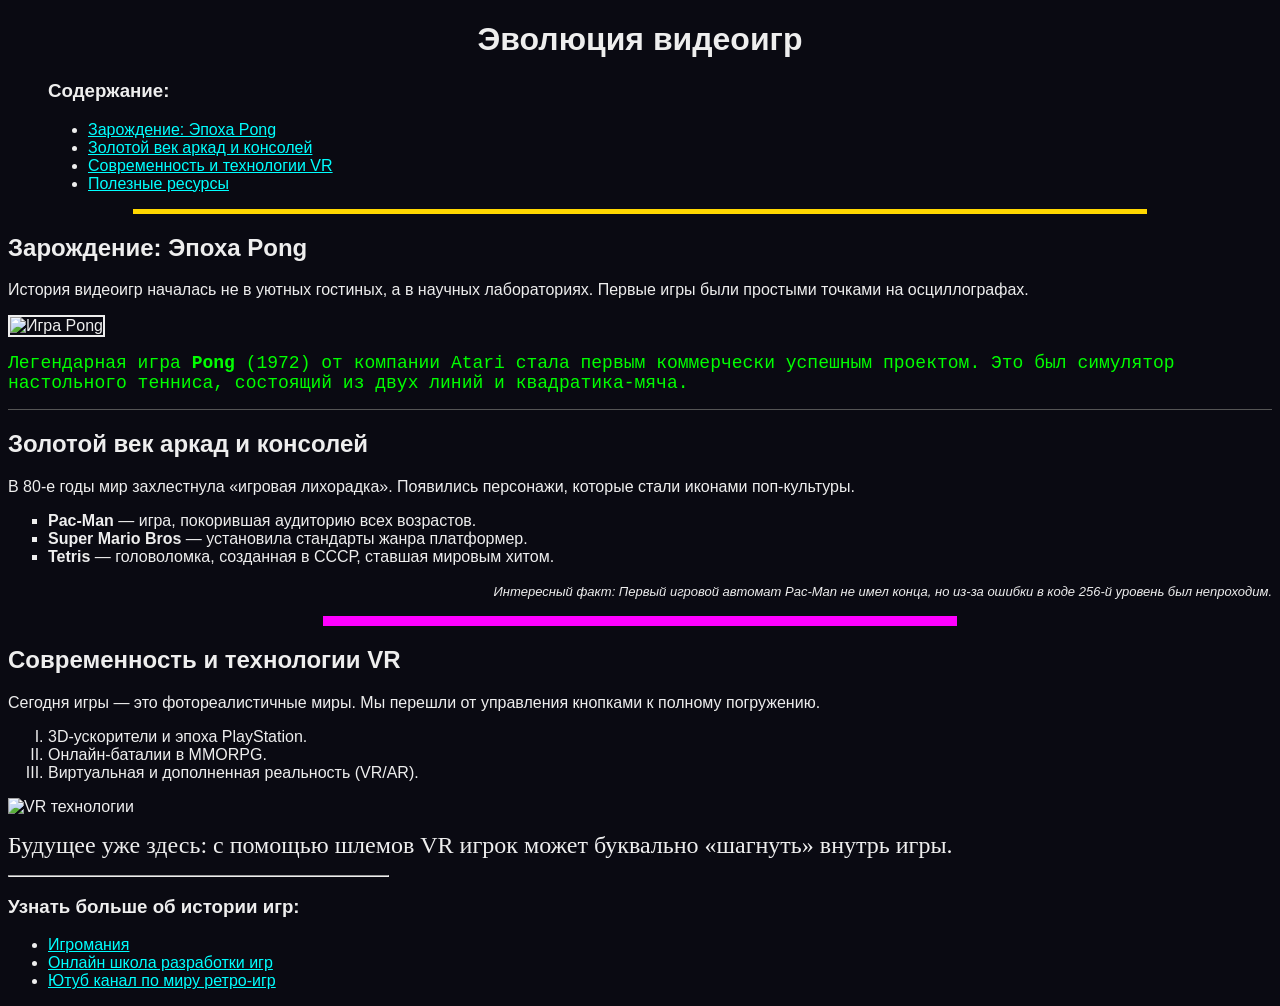
==== index.html @ 2ad844d2 "Первая загрузка проекта" ====
<!DOCTYPE html>
<html lang="ru">
<head>
    <meta charset="UTF-8">
    <title>История видеоигр: от первых пикселей до виртуальной реальности</title>
    <meta name="description" content="Путешествие по эпохам видеоигр: от Pong до современных систем VR.">
    <meta name="keywords" content="видеоигры, история игр, Pong, VR, консоли, гейминг">
</head>

<body bgcolor="#0a0a12" text="#eeeeee" link="#00ffff" vlink="#ff00ff" background="https://img.freepik.com/free-vector/saturn-galaxy-gold-starry-sky-border-black-background_53876-98041.jpg">

    <font face="Arial, sans-serif">

        <h1 align="center">Эволюция видеоигр</h1>

        <blockquote>
            <h3>Содержание:</h3>
            <ul>
                <li><a href="#begin">Зарождение: Эпоха Pong</a></li>
                <li><a href="#golden">Золотой век аркад и консолей</a></li>
                <li><a href="#modern">Современность и технологии VR</a></li>
                <li><a href="#links">Полезные ресурсы</a></li>
            </ul>
        </blockquote>

        <hr size="5" color="gold" width="80%"> <h2 id="begin">Зарождение: Эпоха Pong</h2>
        <p>
            История видеоигр началась не в уютных гостиных, а в научных лабораториях. 
            Первые игры были простыми точками на осциллографах.
        </p>
        
        <img src="https://media.tenor.com/jJr0cRvWu0UAAAAM/pong-videogame.gif" width="300" alt="Игра Pong" border="2">
        
        <p>
            <font size="+1" face="Courier New" color="#00ff00">
                Легендарная игра <b>Pong</b> (1972) от компании Atari стала первым коммерчески успешным проектом. 
                Это был симулятор настольного тенниса, состоящий из двух линий и квадратика-мяча.
            </font>
        </p>

        <hr size="1" color="#555555"> <h2 id="golden">Золотой век аркад и консолей</h2>
        <p>В 80-е годы мир захлестнула «игровая лихорадка». Появились персонажи, которые стали иконами поп-культуры.</p>
        
        <ul type="square">
            <li><b>Pac-Man</b> — игра, покорившая аудиторию всех возрастов.</li>
            <li><b>Super Mario Bros</b> — установила стандарты жанра платформер.</li>
            <li><b>Tetris</b> — головоломка, созданная в СССР, ставшая мировым хитом.</li>
        </ul>

        <p align="right">
            <font size="-1"><i>Интересный факт: Первый игровой автомат Pac-Man не имел конца, но из-за ошибки в коде 256-й уровень был непроходим.</i></font>
        </p>

        <hr noshade size="10" width="50%" color="#ff00ff"> <h2 id="modern">Современность и технологии VR</h2>
        <p>Сегодня игры — это фотореалистичные миры. Мы перешли от управления кнопками к полному погружению.</p>
        
        <ol type="I">
            <li>3D-ускорители и эпоха PlayStation.</li>
            <li>Онлайн-баталии в MMORPG.</li>
            <li>Виртуальная и дополненная реальность (VR/AR).</li>
        </ol>

        <img src="https://img.freepik.com/free-photo/computer-mobile-device-computer-graphic-casual-digital_1134-680.jpg" width="400" alt="VR технологии">

        <p>
            <font size="5" face="Verdana">
                Будущее уже здесь: с помощью шлемов VR игрок может буквально «шагнуть» внутрь игры.
            </font>
        </p>

        <hr align="left" width="30%">

        <h3 id="links">Узнать больше об истории игр:</h3>
        <ul>
            <li><a href="https://www.igromania.ru/" target="_blank">Игромания</a></li>
            <li><a href="https://www.school-xyz.com/" target="_blank">Онлайн школа разработки игр</a></li>
            <li><a href="https://www.youtube.com/@helicopterboss" target="_blank">Ютуб канал по миру ретро-игр</a></li>
        </ul>

    </font>
</body>
</html>
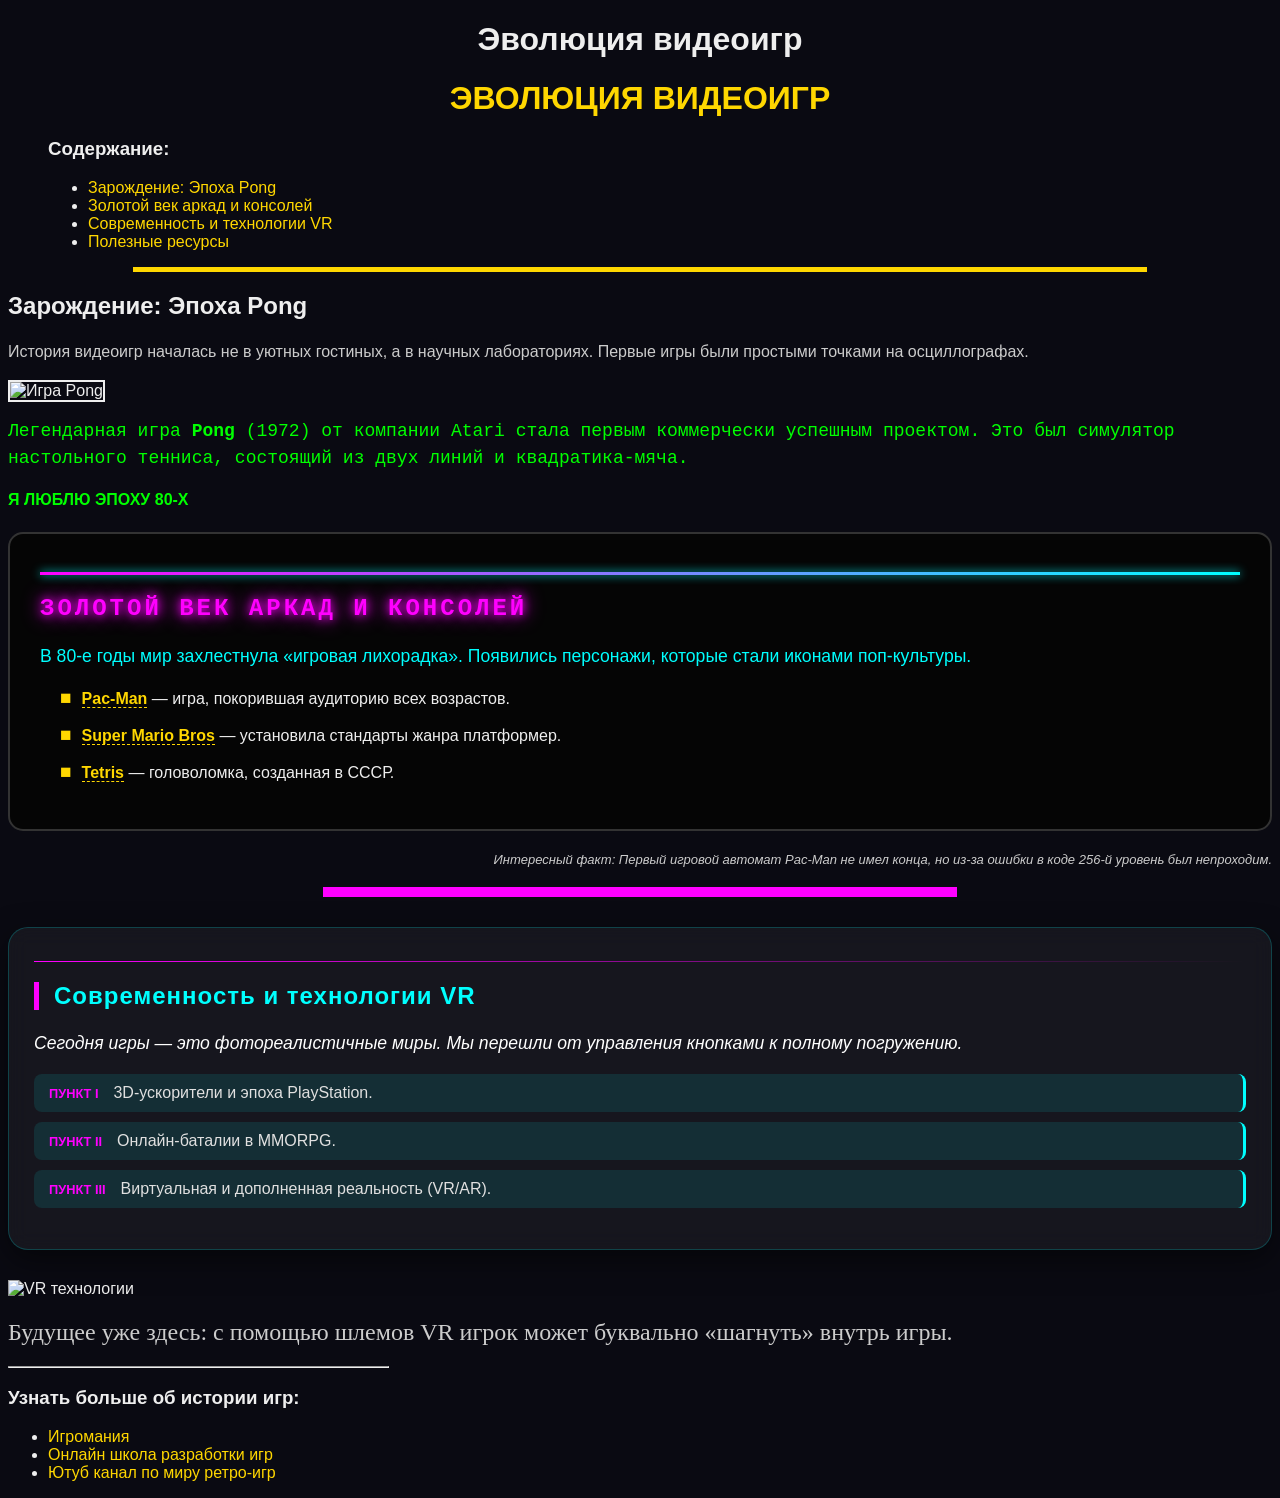
==== commit 53b5e98b: "лаб2 по CSS" ====
--- a/index.html
+++ b/index.html
@@ -3,16 +3,31 @@
 <head>
     <meta charset="UTF-8">
     <title>История видеоигр: от первых пикселей до виртуальной реальности</title>
+    <link rel="stylesheet" href="style.css" title="Main Style">
+    <!-- <link rel="stylesheet" href="alt-style.css" id="main-theme"> -->
     <meta name="description" content="Путешествие по эпохам видеоигр: от Pong до современных систем VR.">
     <meta name="keywords" content="видеоигры, история игр, Pong, VR, консоли, гейминг">
+
+    <style>
+        body {
+            background-color: #0a0a12;
+            font-family: 'Verdana', sans-serif;
+        }
+        .intro-text {
+            color: #00ffff;
+            font-style: italic;
+        }
+    </style>
+    
 </head>
 
 <body bgcolor="#0a0a12" text="#eeeeee" link="#00ffff" vlink="#ff00ff" background="https://img.freepik.com/free-vector/saturn-galaxy-gold-starry-sky-border-black-background_53876-98041.jpg">
-
     <font face="Arial, sans-serif">
-
         <h1 align="center">Эволюция видеоигр</h1>
-
+        <!-- встраивание -->
+        <h1 style="color: gold; text-align: center; text-transform: uppercase;">
+    Эволюция видеоигр
+</h1>
         <blockquote>
             <h3>Содержание:</h3>
             <ul>
@@ -25,58 +40,63 @@
 
         <hr size="5" color="gold" width="80%"> <h2 id="begin">Зарождение: Эпоха Pong</h2>
         <p>
-            История видеоигр началась не в уютных гостиных, а в научных лабораториях. 
+            История видеоигр началась не в уютных гостиных, а в научных лабораториях.
             Первые игры были простыми точками на осциллографах.
         </p>
-        
         <img src="https://media.tenor.com/jJr0cRvWu0UAAAAM/pong-videogame.gif" width="300" alt="Игра Pong" border="2">
-        
         <p>
             <font size="+1" face="Courier New" color="#00ff00">
-                Легендарная игра <b>Pong</b> (1972) от компании Atari стала первым коммерчески успешным проектом. 
+                Легендарная игра <b>Pong</b> (1972) от компании Atari стала первым коммерчески успешным проектом.
                 Это был симулятор настольного тенниса, состоящий из двух линий и квадратика-мяча.
             </font>
         </p>
 
-        <hr size="1" color="#555555"> <h2 id="golden">Золотой век аркад и консолей</h2>
-        <p>В 80-е годы мир захлестнула «игровая лихорадка». Появились персонажи, которые стали иконами поп-культуры.</p>
-        
-        <ul type="square">
-            <li><b>Pac-Man</b> — игра, покорившая аудиторию всех возрастов.</li>
-            <li><b>Super Mario Bros</b> — установила стандарты жанра платформер.</li>
-            <li><b>Tetris</b> — головоломка, созданная в СССР, ставшая мировым хитом.</li>
-        </ul>
+        <p class="retro-text">Я люблю эпоху 80-х</p>
+     
+
+        <div class="arcade-section">
+    <hr class="neon-line"> 
+    <h2 id="golden">Золотой век аркад и консолей</h2>
+    <p>В 80-е годы мир захлестнула «игровая лихорадка». Появились персонажи, которые стали иконами поп-культуры.</p>
+    
+    <ul class="pixel-list">
+        <li><span class="char-name">Pac-Man</span> — игра, покорившая аудиторию всех возрастов.</li>
+        <li><span class="char-name">Super Mario Bros</span> — установила стандарты жанра платформер.</li>
+        <li><span class="char-name">Tetris</span> — головоломка, созданная в СССР.</li>
+    </ul>
+</div>
+
 
         <p align="right">
             <font size="-1"><i>Интересный факт: Первый игровой автомат Pac-Man не имел конца, но из-за ошибки в коде 256-й уровень был непроходим.</i></font>
         </p>
+        <hr noshade size="10" width="50%" color="#ff00ff"> 
 
-        <hr noshade size="10" width="50%" color="#ff00ff"> <h2 id="modern">Современность и технологии VR</h2>
-        <p>Сегодня игры — это фотореалистичные миры. Мы перешли от управления кнопками к полному погружению.</p>
-        
-        <ol type="I">
-            <li>3D-ускорители и эпоха PlayStation.</li>
-            <li>Онлайн-баталии в MMORPG.</li>
-            <li>Виртуальная и дополненная реальность (VR/AR).</li>
-        </ol>
+        <div class="modern-section">
+    <hr class="vr-divider">
+    <h2 id="modern">Современность и технологии VR</h2>
+    <p class="modern-intro">Сегодня игры — это фотореалистичные миры. Мы перешли от управления кнопками к полному погружению.</p>
+    
+    <ol class="modern-list">
+        <li>3D-ускорители и эпоха PlayStation.</li>
+        <li>Онлайн-баталии в MMORPG.</li>
+        <li>Виртуальная и дополненная реальность (VR/AR).</li>
+    </ol>
+</div>
 
         <img src="https://img.freepik.com/free-photo/computer-mobile-device-computer-graphic-casual-digital_1134-680.jpg" width="400" alt="VR технологии">
-
         <p>
             <font size="5" face="Verdana">
                 Будущее уже здесь: с помощью шлемов VR игрок может буквально «шагнуть» внутрь игры.
             </font>
         </p>
-
         <hr align="left" width="30%">
-
         <h3 id="links">Узнать больше об истории игр:</h3>
         <ul>
             <li><a href="https://www.igromania.ru/" target="_blank">Игромания</a></li>
             <li><a href="https://www.school-xyz.com/" target="_blank">Онлайн школа разработки игр</a></li>
             <li><a href="https://www.youtube.com/@helicopterboss" target="_blank">Ютуб канал по миру ретро-игр</a></li>
         </ul>
-
     </font>
 </body>
 </html>
--- a/style.css
+++ b/style.css
@@ -0,0 +1,165 @@
+/* ПУНКТ 3: Изменение фона и цвета всей секции */
+.arcade-section {
+    background-color: #050505;
+    padding: 30px;
+    border: 2px solid #333;
+    border-radius: 15px;
+    margin-top: 20px;
+}
+
+/* ПУНКТ 4: Свойства шрифта и свечение для заголовка */
+.arcade-section h2 {
+    font-family: 'Courier New', Courier, monospace; /* Ретро-шрифт */
+    color: #ff00ff; /* Неоновый розовый */
+    text-shadow: 0 0 10px #ff00ff, 0 0 20px #ff00ff; /* Эффект свечения */
+    text-transform: uppercase;
+    letter-spacing: 3px;
+}
+
+/* ПУНКТ 2: Оформление текста абзаца */
+.arcade-section p {
+    color: #00ffff; /* Циановый цвет */
+    font-size: 1.1em;
+    line-height: 1.6;
+}
+
+/* ПУНКТ 5: Оформление списка */
+.pixel-list {
+    list-style: none; /* Убираем стандартные маркеры */
+    padding-left: 20px;
+}
+
+.pixel-list li {
+    margin-bottom: 15px;
+    color: #eeeeee;
+    position: relative;
+}
+
+/* Добавляем кастомный маркер в виде пикселя через псевдоэлемент */
+.pixel-list li::before {
+    content: "■"; 
+    color: gold;
+    margin-right: 10px;
+    font-size: 1.2em;
+}
+
+/* Выделение имен персонажей */
+.char-name {
+    font-weight: bold;
+    color: gold;
+    border-bottom: 1px dashed gold;
+}
+
+/* ПУНКТ 2 и 3: Креативная разделительная линия */
+.neon-line {
+    border: none;
+    height: 3px;
+    background: linear-gradient(90deg, #ff00ff, #00ffff);
+    box-shadow: 0 0 10px #00ffff;
+}
+
+/* Применится ко всем абзацам <p> на сайте  СЕЛЕКТОР ПО ЭЛЕМЕНТУ*/
+p {
+    font-family: 'Arial', sans-serif;
+    line-height: 1.5;
+    color: #cccccc;
+}
+
+/* Применится только к элементам с class="retro-text" СЕЛЕКТОР ПО КЛАССУ*/
+.retro-text {
+    color: #00ff00; 
+    text-transform: uppercase;
+    font-weight: bold;
+}
+
+/* Применится только к элементу с id="main-title" СЕЛЕКТОР ПО ИДЕНТИФИКАТОРУ*/
+#main-title {
+    font-size: 3em;
+    text-align: center;
+    color: gold;
+    border-bottom: 3px double gold;
+}
+
+/* Комбинированный (выбор ссылок внутри списков) */
+ul li a { 
+    text-decoration: none; 
+    color: gold; 
+    transition: color 0.2s; /* Плавный переход цвета */
+}
+
+/* Состояние при наведении*/
+ul li a:hover {
+    color: #fff; /* Белый при наведении */
+}
+
+
+/* посещенные ссылки тоже были темнее */
+ul li a:visited {
+    color: #8B4513; /* Цвет "старого золота" для уже открытых ссылок */
+}
+
+
+
+/* ПУНКТ 3: Современный фон с эффектом глубины */
+.modern-section {
+    background: rgba(255, 255, 255, 0.05); /* Эффект полупрозрачного стекла */
+    backdrop-filter: blur(10px); /* Размытие фона за блоком */
+    border: 1px solid rgba(0, 255, 255, 0.2);
+    border-radius: 20px;
+    padding: 25px;
+    margin: 30px 0;
+    box-shadow: 0 10px 30px rgba(0, 0, 0, 0.5);
+}
+
+/* ПУНКТ 4: Современный минималистичный шрифт для заголовка */
+.modern-section h2 {
+    font-family: 'Verdana', sans-serif;
+    color: #00ffff; /* Яркий циановый (VR-стиль) */
+    letter-spacing: 1px;
+    text-align: left;
+    border-left: 5px solid #ff00ff; /* Розовый акцент слева */
+    padding-left: 15px;
+}
+
+/* ПУНКТ 2: Оформление текста */
+.modern-intro {
+    font-size: 1.1rem;
+    color: #ffffff;
+    font-weight: 300;
+    font-style: italic; /* ПУНКТ 4: Написание */
+}
+
+/* ПУНКТ 5: Оформление нумерованного списка (Римские цифры) */
+.modern-list {
+    counter-reset: my-counter; /* Создаем кастомный счетчик для красоты */
+    list-style: none;
+    padding-left: 0;
+}
+
+.modern-list li {
+    background: rgba(0, 255, 255, 0.1);
+    margin: 10px 0;
+    padding: 10px 15px;
+    border-radius: 8px;
+    border-right: 3px solid #00ffff;
+    color: #e0e0e0;
+    font-family: 'Segoe UI', sans-serif;
+}
+
+/* Комбинированный селектор для выделения первой буквы или цифры */
+.modern-list li::before {
+    content: "ПУНКТ " counter(my-counter, upper-roman); /* ПУНКТ 5: Римские цифры */
+    counter-increment: my-counter;
+    color: #ff00ff;
+    font-weight: bold;
+    margin-right: 15px;
+    font-size: 0.8rem;
+}
+
+/* ПУНКТ 3: Креативный разделитель */
+.vr-divider {
+    border: none;
+    height: 1px;
+    background: linear-gradient(to right, #ff00ff, transparent);
+    margin-bottom: 20px;
+}
--- a/alt-style.css
+++ b/alt-style.css
@@ -0,0 +1,45 @@
+/* АЛЬТЕРНАТИВНОЕ ОФОРМЛЕНИЕ:*/
+
+body {
+    background-color: #fdf6e3; 
+    color: #262626;            
+    font-family: 'Georgia', serif; 
+    line-height: 1.8;
+    padding: 40px;
+    border: 20px solid #eee8d5; /* Рамка вокруг всей страницы */
+}
+
+/* Оформление заголовков */
+h1, h2, h3 {
+    font-family: 'Times New Roman', serif;
+    color: #586e75;
+    text-align: center;
+    text-transform: none;
+    border-bottom: 2px solid #93a1a1;
+}
+
+/* Списки в альтернативном стиле */
+ul, ol {
+    background: #eee8d5;
+    padding: 20px 50px;
+    border-radius: 0;
+    list-style-type: disc;
+}
+
+/* Ссылки в альтернативном стиле */
+a {
+    color: #cb4b16; /* Кирпичный цвет */
+    text-decoration: underline;
+}
+
+a:hover {
+    color: #dc322f;
+}
+
+/* Убираем неоновые эффекты, если они были в HTML-классах */
+.arcade-section, .modern-section {
+    background: none;
+    border: none;
+    box-shadow: none;
+    padding: 0;
+}
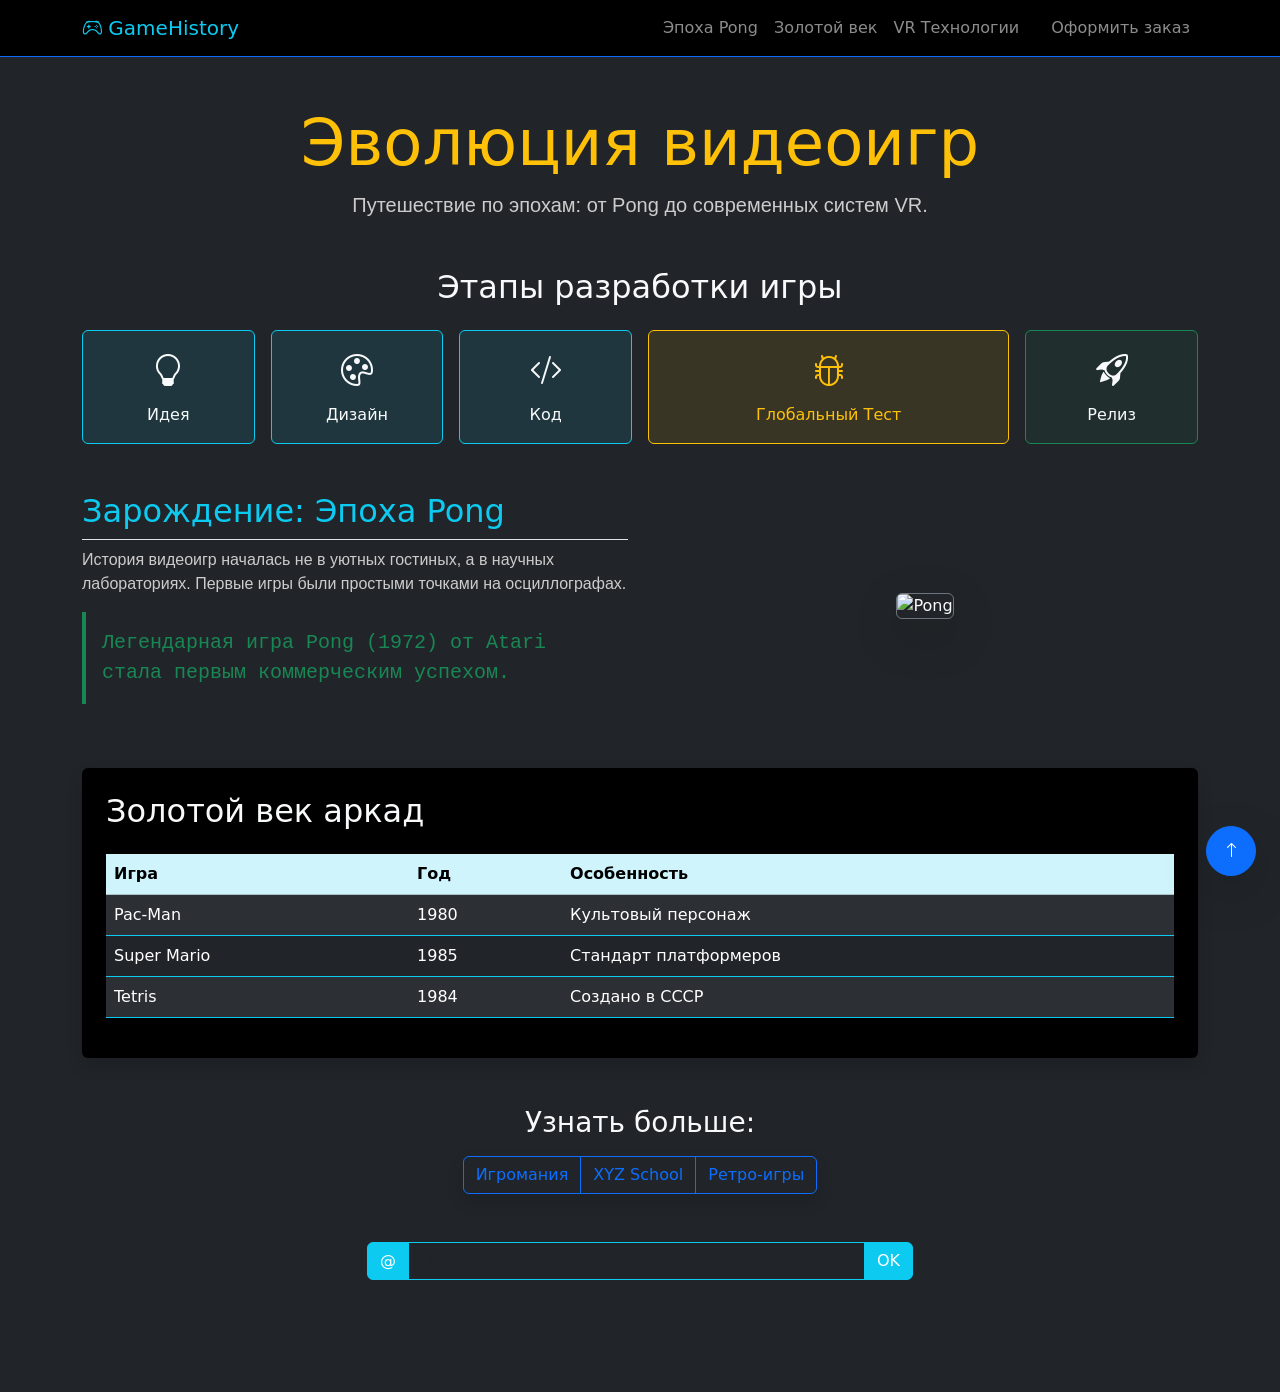
==== commit 0d604432: "лаб4 по бутстрап" ====
--- a/index.html
+++ b/index.html
@@ -2,101 +2,126 @@
 <html lang="ru">
 <head>
     <meta charset="UTF-8">
-    <title>История видеоигр: от первых пикселей до виртуальной реальности</title>
-    <link rel="stylesheet" href="style.css" title="Main Style">
-    <!-- <link rel="stylesheet" href="alt-style.css" id="main-theme"> -->
-    <meta name="description" content="Путешествие по эпохам видеоигр: от Pong до современных систем VR.">
-    <meta name="keywords" content="видеоигры, история игр, Pong, VR, консоли, гейминг">
+    <meta name="viewport" content="width=device-width, initial-scale=1.0">
+    <title>История видеоигр: от первых пикселей до VR</title>
+    <link href="https://cdn.jsdelivr.net/npm/bootstrap@5.3.0/dist/css/bootstrap.min.css" rel="stylesheet">
+    <link rel="stylesheet" href="https://cdn.jsdelivr.net/npm/bootstrap-icons@1.11.0/font/bootstrap-icons.css">
+    <link rel="stylesheet" href="style.css">
+</head>
+<body class="bg-dark text-light">
 
-    <style>
-        body {
-            background-color: #0a0a12;
-            font-family: 'Verdana', sans-serif;
-        }
-        .intro-text {
-            color: #00ffff;
-            font-style: italic;
-        }
-    </style>
-    
-</head>
+    <nav class="navbar navbar-expand-lg navbar-dark bg-black sticky-top border-bottom border-primary">
+        <div class="container">
+            <a class="navbar-brand text-info" href="#"><i class="bi bi-controller"></i> GameHistory</a>
+            <button class="navbar-toggler" type="button" data-bs-toggle="collapse" data-bs-target="#navbarNav">
+                <span class="navbar-toggler-icon"></span>
+            </button>
+            <div class="collapse navbar-collapse" id="navbarNav">
+                <ul class="navbar-nav ms-auto">
+                    <li class="nav-item"><a class="nav-link" href="#begin">Эпоха Pong</a></li>
+                    <li class="nav-item"><a class="nav-link" href="#golden">Золотой век</a></li>
+                    <li class="nav-item"><a class="nav-link" href="#modern">VR Технологии</a></li>
+                    <li class="nav-item"><a class="nav-link btn btn-outline-info ms-lg-3" href="order.html">Оформить заказ</a></li>
+                </ul>
+            </div>
+        </div>
+    </nav>
 
-<body bgcolor="#0a0a12" text="#eeeeee" link="#00ffff" vlink="#ff00ff" background="https://img.freepik.com/free-vector/saturn-galaxy-gold-starry-sky-border-black-background_53876-98041.jpg">
-    <font face="Arial, sans-serif">
-        <h1 align="center">Эволюция видеоигр</h1>
-        <!-- встраивание -->
-        <h1 style="color: gold; text-align: center; text-transform: uppercase;">
-    Эволюция видеоигр
-</h1>
-        <blockquote>
-            <h3>Содержание:</h3>
-            <ul>
-                <li><a href="#begin">Зарождение: Эпоха Pong</a></li>
-                <li><a href="#golden">Золотой век аркад и консолей</a></li>
-                <li><a href="#modern">Современность и технологии VR</a></li>
-                <li><a href="#links">Полезные ресурсы</a></li>
-            </ul>
-        </blockquote>
+    <div class="container py-5">
+        
+        <header class="text-center mb-5">
+            <h1 class="display-3 text-warning">Эволюция видеоигр</h1>
+            <p class="lead">Путешествие по эпохам: от Pong до современных систем VR.</p>
+        </header>
 
-        <hr size="5" color="gold" width="80%"> <h2 id="begin">Зарождение: Эпоха Pong</h2>
-        <p>
-            История видеоигр началась не в уютных гостиных, а в научных лабораториях.
-            Первые игры были простыми точками на осциллографах.
-        </p>
-        <img src="https://media.tenor.com/jJr0cRvWu0UAAAAM/pong-videogame.gif" width="300" alt="Игра Pong" border="2">
-        <p>
-            <font size="+1" face="Courier New" color="#00ff00">
-                Легендарная игра <b>Pong</b> (1972) от компании Atari стала первым коммерчески успешным проектом.
-                Это был симулятор настольного тенниса, состоящий из двух линий и квадратика-мяча.
-            </font>
-        </p>
+        <section class="mb-5">
+            <h2 class="text-center mb-4">Этапы разработки игры</h2>
+            <div class="row g-3 text-center">
+                <div class="col-6 col-md-4 col-lg-2">
+                    <div class="p-3 border border-info rounded bg-opacity-10 bg-info">
+                        <i class="bi bi-lightbulb fs-2 d-block mb-2"></i> Идея
+                    </div>
+                </div>
+                <div class="col-6 col-md-4 col-lg-2">
+                    <div class="p-3 border border-info rounded bg-opacity-10 bg-info">
+                        <i class="bi bi-palette fs-2 d-block mb-2"></i> Дизайн
+                    </div>
+                </div>
+                <div class="col-6 col-md-4 col-lg-2">
+                    <div class="p-3 border border-info rounded bg-opacity-10 bg-info">
+                        <i class="bi bi-code-slash fs-2 d-block mb-2"></i> Код
+                    </div>
+                </div>
+                <div class="col-6 col-md-4 col-lg-4"> <div class="p-3 border border-warning rounded bg-opacity-10 bg-warning text-warning">
+                        <i class="bi bi-bug fs-2 d-block mb-2"></i> Глобальный Тест
+                    </div>
+                </div>
+                <div class="col-12 col-lg-2">
+                    <div class="p-3 border border-success rounded bg-opacity-10 bg-success">
+                        <i class="bi bi-rocket-takeoff fs-2 d-block mb-2"></i> Релиз
+                    </div>
+                </div>
+            </div>
+        </section>
 
-        <p class="retro-text">Я люблю эпоху 80-х</p>
-     
+        <div class="row align-items-center mb-5" id="begin">
+            <div class="col-md-6">
+                <h2 class="text-info border-bottom pb-2">Зарождение: Эпоха Pong</h2>
+                <p>История видеоигр началась не в уютных гостиных, а в научных лабораториях. Первые игры были простыми точками на осциллографах.</p>
+                <div class="p-3 bg-dark border-start border-success border-4 mb-3">
+                    <code class="text-success fs-5">Легендарная игра Pong (1972) от Atari стала первым коммерческим успехом.</code>
+                </div>
+            </div>
+            <div class="col-md-6 text-center">
+                <img src="https://media.tenor.com/jJr0cRvWu0UAAAAM/pong-videogame.gif" class="img-fluid rounded shadow-lg border border-secondary" alt="Pong">
+            </div>
+        </div>
 
-        <div class="arcade-section">
-    <hr class="neon-line"> 
-    <h2 id="golden">Золотой век аркад и консолей</h2>
-    <p>В 80-е годы мир захлестнула «игровая лихорадка». Появились персонажи, которые стали иконами поп-культуры.</p>
-    
-    <ul class="pixel-list">
-        <li><span class="char-name">Pac-Man</span> — игра, покорившая аудиторию всех возрастов.</li>
-        <li><span class="char-name">Super Mario Bros</span> — установила стандарты жанра платформер.</li>
-        <li><span class="char-name">Tetris</span> — головоломка, созданная в СССР.</li>
-    </ul>
-</div>
+        <section class="my-5 p-4 bg-black rounded shadow" id="golden">
+            <h2 class="text-magenta mb-4">Золотой век аркад</h2>
+            <div class="table-responsive">
+                <table class="table table-dark table-hover table-striped border-info">
+                    <thead class="table-info">
+                        <tr>
+                            <th>Игра</th>
+                            <th>Год</th>
+                            <th>Особенность</th>
+                        </tr>
+                    </thead>
+                    <tbody>
+                        <tr><td>Pac-Man</td><td>1980</td><td>Культовый персонаж</td></tr>
+                        <tr><td>Super Mario</td><td>1985</td><td>Стандарт платформеров</td></tr>
+                        <tr><td>Tetris</td><td>1984</td><td>Создано в СССР</td></tr>
+                    </tbody>
+                </table>
+            </div>
+        </section>
 
+        <section class="text-center my-5">
+            <h3 class="mb-3">Узнать больше:</h3>
+            <div class="btn-group shadow" role="group">
+                <a href="https://www.igromania.ru/" class="btn btn-outline-primary">Игромания</a>
+                <a href="https://www.school-xyz.com/" class="btn btn-outline-primary">XYZ School</a>
+                <a href="https://www.youtube.com/@helicopterboss" class="btn btn-outline-primary">Ретро-игры</a>
+            </div>
+        </section>
 
-        <p align="right">
-            <font size="-1"><i>Интересный факт: Первый игровой автомат Pac-Man не имел конца, но из-за ошибки в коде 256-й уровень был непроходим.</i></font>
-        </p>
-        <hr noshade size="10" width="50%" color="#ff00ff"> 
+        <section class="row justify-content-center my-5">
+            <div class="col-md-6">
+                <div class="input-group mb-3">
+                    <span class="input-group-text bg-info border-info text-white" id="basic-addon1">@</span>
+                    <input type="text" class="form-control bg-dark text-white border-info" placeholder="Подписка на новости (Email)">
+                    <button class="btn btn-info text-white" type="button">OK</button>
+                </div>
+            </div>
+        </section>
 
-        <div class="modern-section">
-    <hr class="vr-divider">
-    <h2 id="modern">Современность и технологии VR</h2>
-    <p class="modern-intro">Сегодня игры — это фотореалистичные миры. Мы перешли от управления кнопками к полному погружению.</p>
-    
-    <ol class="modern-list">
-        <li>3D-ускорители и эпоха PlayStation.</li>
-        <li>Онлайн-баталии в MMORPG.</li>
-        <li>Виртуальная и дополненная реальность (VR/AR).</li>
-    </ol>
-</div>
+    </div>
 
-        <img src="https://img.freepik.com/free-photo/computer-mobile-device-computer-graphic-casual-digital_1134-680.jpg" width="400" alt="VR технологии">
-        <p>
-            <font size="5" face="Verdana">
-                Будущее уже здесь: с помощью шлемов VR игрок может буквально «шагнуть» внутрь игры.
-            </font>
-        </p>
-        <hr align="left" width="30%">
-        <h3 id="links">Узнать больше об истории игр:</h3>
-        <ul>
-            <li><a href="https://www.igromania.ru/" target="_blank">Игромания</a></li>
-            <li><a href="https://www.school-xyz.com/" target="_blank">Онлайн школа разработки игр</a></li>
-            <li><a href="https://www.youtube.com/@helicopterboss" target="_blank">Ютуб канал по миру ретро-игр</a></li>
-        </ul>
-    </font>
+    <a href="#" class="btn btn-primary rounded-circle position-fixed bottom-0 end-0 m-4 shadow-lg" style="width: 50px; height: 50px; display: flex; align-items: center; justify-content: center; z-index: 1050;">
+        <i class="bi bi-arrow-up"></i>
+    </a>
+
+    <script src="https://cdn.jsdelivr.net/npm/bootstrap@5.3.0/dist/js/bootstrap.bundle.min.js"></script>
 </body>
 </html>
--- a/style.css
+++ b/style.css
@@ -1,4 +1,4 @@
-/* ПУНКТ 3: Изменение фона и цвета всей секции */
+/* пр2 ПУНКТ 3: Изменение фона и цвета всей секции */
 .arcade-section {
     background-color: #050505;
     padding: 30px;
@@ -7,7 +7,7 @@
     margin-top: 20px;
 }
 
-/* ПУНКТ 4: Свойства шрифта и свечение для заголовка */
+/* пр2 ПУНКТ 4: Свойства шрифта и свечение для заголовка */
 .arcade-section h2 {
     font-family: 'Courier New', Courier, monospace; /* Ретро-шрифт */
     color: #ff00ff; /* Неоновый розовый */
@@ -16,14 +16,14 @@
     letter-spacing: 3px;
 }
 
-/* ПУНКТ 2: Оформление текста абзаца */
+/* пр2 ПУНКТ 2: Оформление текста абзаца */
 .arcade-section p {
     color: #00ffff; /* Циановый цвет */
     font-size: 1.1em;
     line-height: 1.6;
 }
 
-/* ПУНКТ 5: Оформление списка */
+/* пр2 ПУНКТ 5: Оформление списка */
 .pixel-list {
     list-style: none; /* Убираем стандартные маркеры */
     padding-left: 20px;
@@ -50,7 +50,7 @@
     border-bottom: 1px dashed gold;
 }
 
-/* ПУНКТ 2 и 3: Креативная разделительная линия */
+/* пр2 ПУНКТ 2 и 3: Креативная разделительная линия */
 .neon-line {
     border: none;
     height: 3px;
@@ -100,7 +100,7 @@
 
 
 
-/* ПУНКТ 3: Современный фон с эффектом глубины */
+/* пр2 ПУНКТ 3: Современный фон с эффектом глубины */
 .modern-section {
     background: rgba(255, 255, 255, 0.05); /* Эффект полупрозрачного стекла */
     backdrop-filter: blur(10px); /* Размытие фона за блоком */
@@ -111,7 +111,7 @@
     box-shadow: 0 10px 30px rgba(0, 0, 0, 0.5);
 }
 
-/* ПУНКТ 4: Современный минималистичный шрифт для заголовка */
+/* пр2 ПУНКТ 4: Современный минималистичный шрифт для заголовка */
 .modern-section h2 {
     font-family: 'Verdana', sans-serif;
     color: #00ffff; /* Яркий циановый (VR-стиль) */
@@ -121,7 +121,7 @@
     padding-left: 15px;
 }
 
-/* ПУНКТ 2: Оформление текста */
+/* пр2 ПУНКТ 2: Оформление текста */
 .modern-intro {
     font-size: 1.1rem;
     color: #ffffff;
@@ -129,7 +129,7 @@
     font-style: italic; /* ПУНКТ 4: Написание */
 }
 
-/* ПУНКТ 5: Оформление нумерованного списка (Римские цифры) */
+/* пр2 ПУНКТ 5: Оформление нумерованного списка (Римские цифры) */
 .modern-list {
     counter-reset: my-counter; /* Создаем кастомный счетчик для красоты */
     list-style: none;
@@ -156,10 +156,110 @@
     font-size: 0.8rem;
 }
 
-/* ПУНКТ 3: Креативный разделитель */
+/* пр2 ПУНКТ 3: Креативный разделитель */
 .vr-divider {
     border: none;
     height: 1px;
     background: linear-gradient(to right, #ff00ff, transparent);
     margin-bottom: 20px;
+}
+
+/* --- ПРАКТИЧЕСКАЯ РАБОТА №3 --- */
+
+/* ПУНКТ 1: Абсолютное позиционирование */
+.header-container {
+    position: relative; 
+    height: 120px; /* Немного увеличим высоту для запаса */
+    width: 100%;
+}
+
+.abs-title {
+    position: absolute;
+    top: 20px;
+    left: 50%;
+    transform: translateX(-50%); 
+    margin: 0;
+    color: white;
+    white-space: nowrap; /* Чтобы заголовок не переносился на узких экранах */
+}
+
+/* ПУНКТ 2: Фиксированное позиционирование */
+.btn-up {
+    position: fixed;
+    bottom: 30px;
+    right: 30px;
+    background-color: #ff00ff;
+    color: white;
+    width: 35px; 
+    height: 35px;
+    padding: 0; /* Убираем падинг, так как центрируем через flex */
+    text-decoration: none;
+    border-radius: 50%;
+    box-shadow: 0 0 30px #ff00ff; 
+    z-index: 1000;
+    display: flex; 
+    align-items: center;
+    justify-content: center;
+    font-size: 20px; 
+    line-height: 0; 
+}
+
+/* ПУНКТ 3: Комбинация относительного и абсолютного */
+.parent-box {
+    position: relative; 
+    width: 300px;
+    height: 100px;
+    background: #1a1a2e; 
+    border: 2px solid #00ffff;
+    margin: 60px auto; /* чтобы child-box не наезжал на другие блоки */
+    padding: 10px;
+    color: white;
+    text-align: center;
+}
+
+.child-box {
+    position: absolute; 
+    bottom: -20px;
+    right: -20px;
+    background: #ff00ff;
+    color: white;
+    padding: 5px 10px;
+    font-size: 0.8em;
+    border: 1px solid white;
+}
+
+/* ПУНКТ 4: 5 колонок с помощью Float */
+.column-container {
+    width: 100%;
+    margin-top: 30px;
+    /* Очистка потока внутри контейнера */
+}
+/*пространство без дивов*/
+.column-container::after {
+    content: "";
+    display: table;
+    clear: both;
+}
+
+.col {
+    float: left; 
+    width: 17%;  
+    margin: 1.5%;
+    background: #050505;
+    border: 1px solid gold;
+    text-align: center;
+    padding: 20px 0;
+    color: gold;
+    box-sizing: border-box; 
+}
+
+/* ПУНКТ 5: Применение свойства Clear и центрирование */
+.after-float-text {
+    clear: both; 
+    display: block; /* Гарантируем, что это блочный элемент */
+    text-align: center; 
+    padding: 30px 0;
+    color: #00ffdd;
+    font-weight: bold;
+    width: 100%; /* Занимает всю ширину, чтобы текст внутри центрировался */
 }
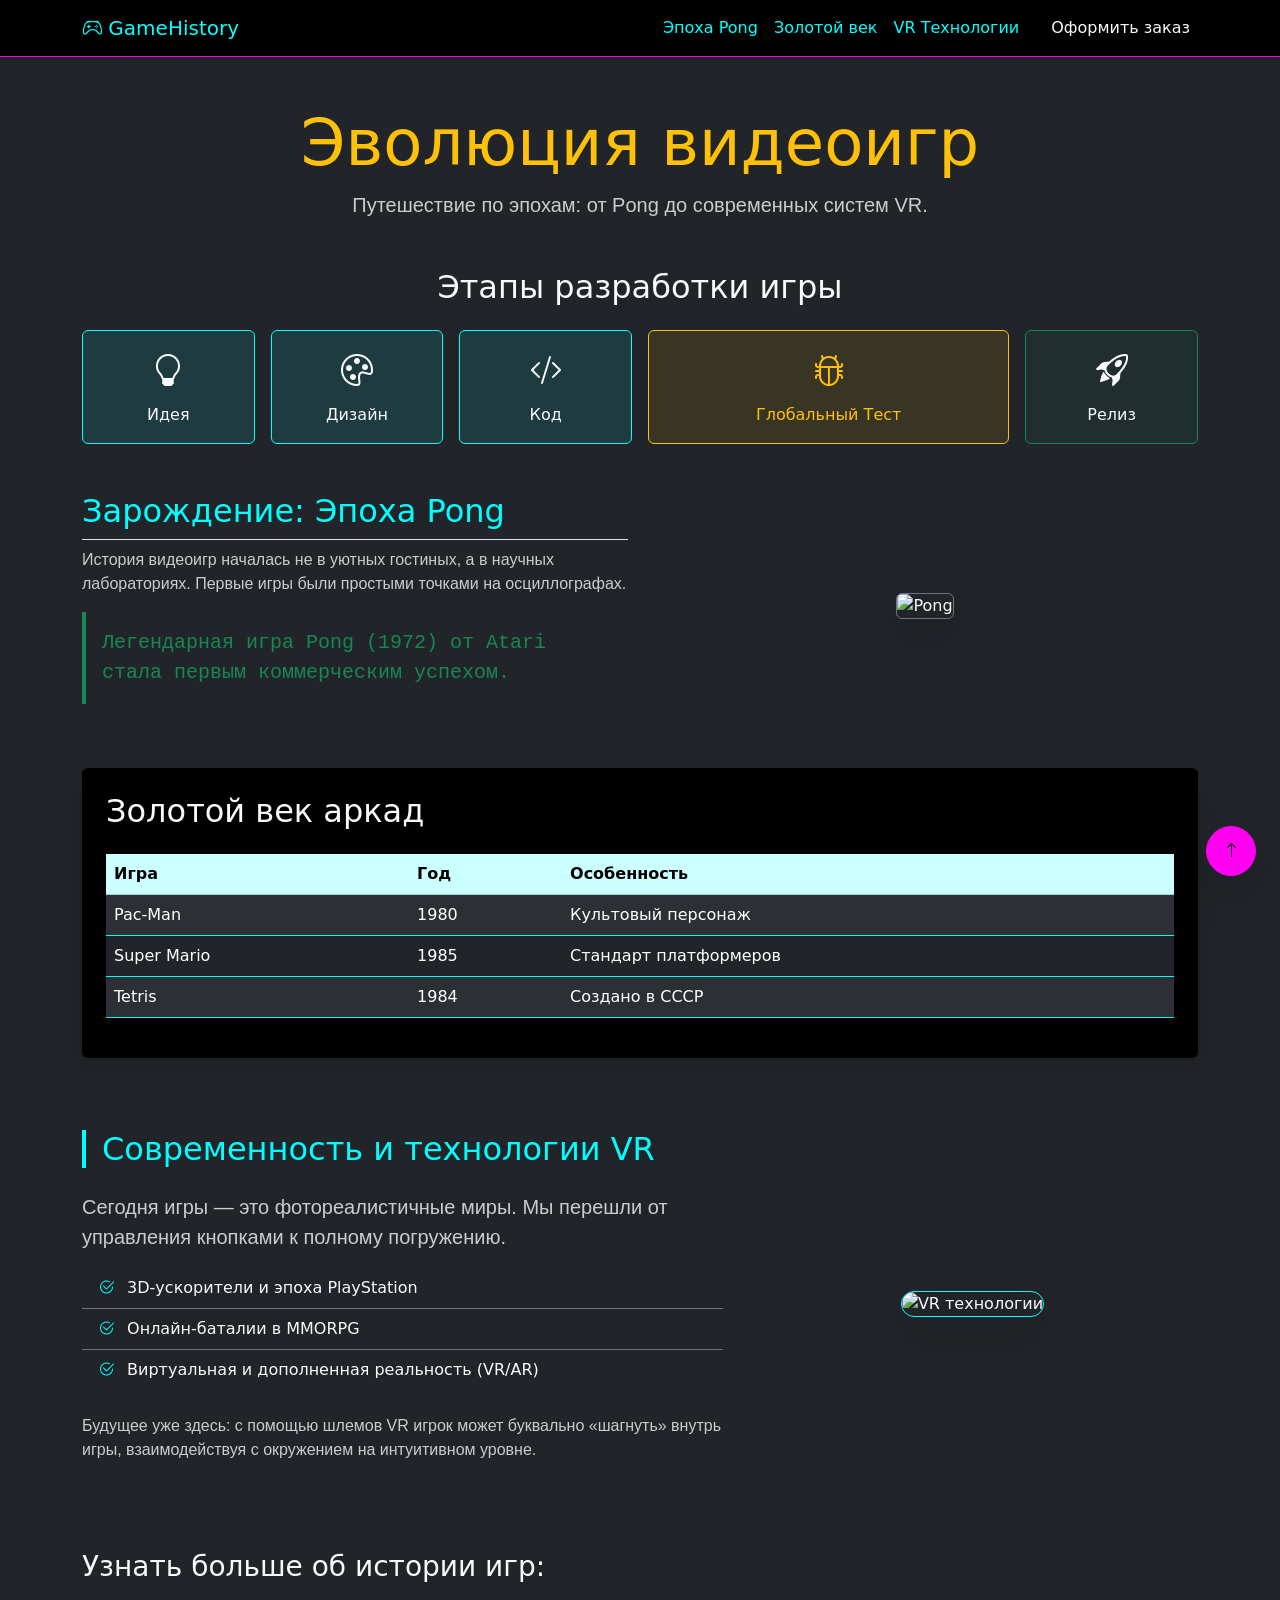
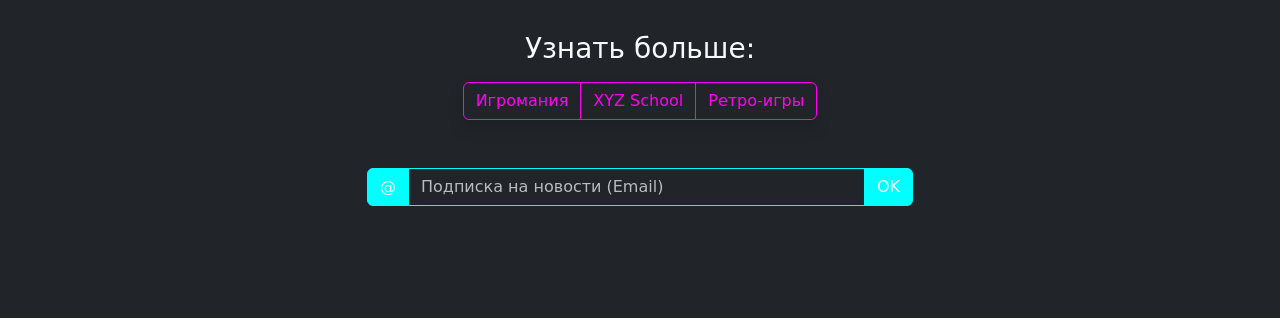
==== commit c32255f9: "лаб5 по sccs" ====
--- a/index.html
+++ b/index.html
@@ -4,7 +4,12 @@
     <meta charset="UTF-8">
     <meta name="viewport" content="width=device-width, initial-scale=1.0">
     <title>История видеоигр: от первых пикселей до VR</title>
-    <link href="https://cdn.jsdelivr.net/npm/bootstrap@5.3.0/dist/css/bootstrap.min.css" rel="stylesheet">
+    <!-- <link href="https://cdn.jsdelivr.net/npm/bootstrap@5.3.0/dist/css/bootstrap.min.css" rel="stylesheet"> -->
+     <link href="https://cdn.jsdelivr.net/npm/bootstrap@5.3.0/dist/css/bootstrap.min.css" rel="stylesheet">
+<link rel="stylesheet" href="style-bootstrap.css">
+<link rel="stylesheet" href="main.scss"> 
+
+<link rel="stylesheet" href="main.css">
     <link rel="stylesheet" href="https://cdn.jsdelivr.net/npm/bootstrap-icons@1.11.0/font/bootstrap-icons.css">
     <link rel="stylesheet" href="style.css">
 </head>
@@ -18,10 +23,10 @@
             </button>
             <div class="collapse navbar-collapse" id="navbarNav">
                 <ul class="navbar-nav ms-auto">
-                    <li class="nav-item"><a class="nav-link" href="#begin">Эпоха Pong</a></li>
-                    <li class="nav-item"><a class="nav-link" href="#golden">Золотой век</a></li>
-                    <li class="nav-item"><a class="nav-link" href="#modern">VR Технологии</a></li>
-                    <li class="nav-item"><a class="nav-link btn btn-outline-info ms-lg-3" href="order.html">Оформить заказ</a></li>
+                    <li class="nav-item"><a class="nav-link text-info" href="#begin">Эпоха Pong</a></li>
+                    <li class="nav-item"><a class="nav-link text-info" href="#golden">Золотой век</a></li>
+                    <li class="nav-item"><a class="nav-link text-info" href="#modern">VR Технологии</a></li>
+                    <li class="nav-item"><a class="nav-link btn btn-outline-info ms-lg-3 text-light" href="order.html">Оформить заказ</a></li>
                 </ul>
             </div>
         </div>
@@ -97,6 +102,51 @@
             </div>
         </section>
 
+
+     
+    <div class="container">
+        
+        <div class="collapse navbar-collapse" id="navbarNav">
+            <ul class="navbar-nav ms-auto">
+                <li class="nav-item"><a class="nav-link" href="#begin">Эпоха Pong</a></li>
+                <li class="nav-item"><a class="nav-link" href="#golden">Золотой век</a></li>
+                <li class="nav-item"><a class="nav-link" href="#modern">VR Технологии</a></li> 
+                <li class="nav-item"><a class="nav-link btn btn-outline-info ms-lg-3 text-info" href="order.html">Оформить заказ</a></li>
+            </ul>
+        </div>
+    </div>
+</nav>
+
+
+<section class="row align-items-center my-5 py-4" id="modern">
+    <div class="col-md-7">
+        <h2 class="text-info border-start border-4 border-info ps-3 mb-4">Современность и технологии VR</h2>
+        <p class="lead">Сегодня игры — это фотореалистичные миры. Мы перешли от управления кнопками к полному погружению.</p>
+        
+        <ul class="list-group list-group-flush mb-4">
+            <li class="list-group-item bg-transparent text-light border-secondary">
+                <i class="bi bi-check2-circle text-info me-2"></i> 3D-ускорители и эпоха PlayStation
+            </li>
+            <li class="list-group-item bg-transparent text-light border-secondary">
+                <i class="bi bi-check2-circle text-info me-2"></i> Онлайн-баталии в MMORPG
+            </li>
+            <li class="list-group-item bg-transparent text-light border-secondary">
+                <i class="bi bi-check2-circle text-info me-2"></i> Виртуальная и дополненная реальность (VR/AR)
+            </li>
+        </ul>
+        
+        <p>Будущее уже здесь: с помощью шлемов VR игрок может буквально «шагнуть» внутрь игры, взаимодействуя с окружением на интуитивном уровне.</p>
+    </div>
+    <div class="col-md-5 text-center">
+        <img src="https://img.freepik.com/free-photo/computer-mobile-device-computer-graphic-casual-digital_1134-680.jpg" 
+             class="img-fluid rounded-4 shadow-lg border border-info" 
+             alt="VR технологии">
+    </div>
+</section>
+
+
+        <h3 id="links">Узнать больше об истории игр:</h3>
+
         <section class="text-center my-5">
             <h3 class="mb-3">Узнать больше:</h3>
             <div class="btn-group shadow" role="group">
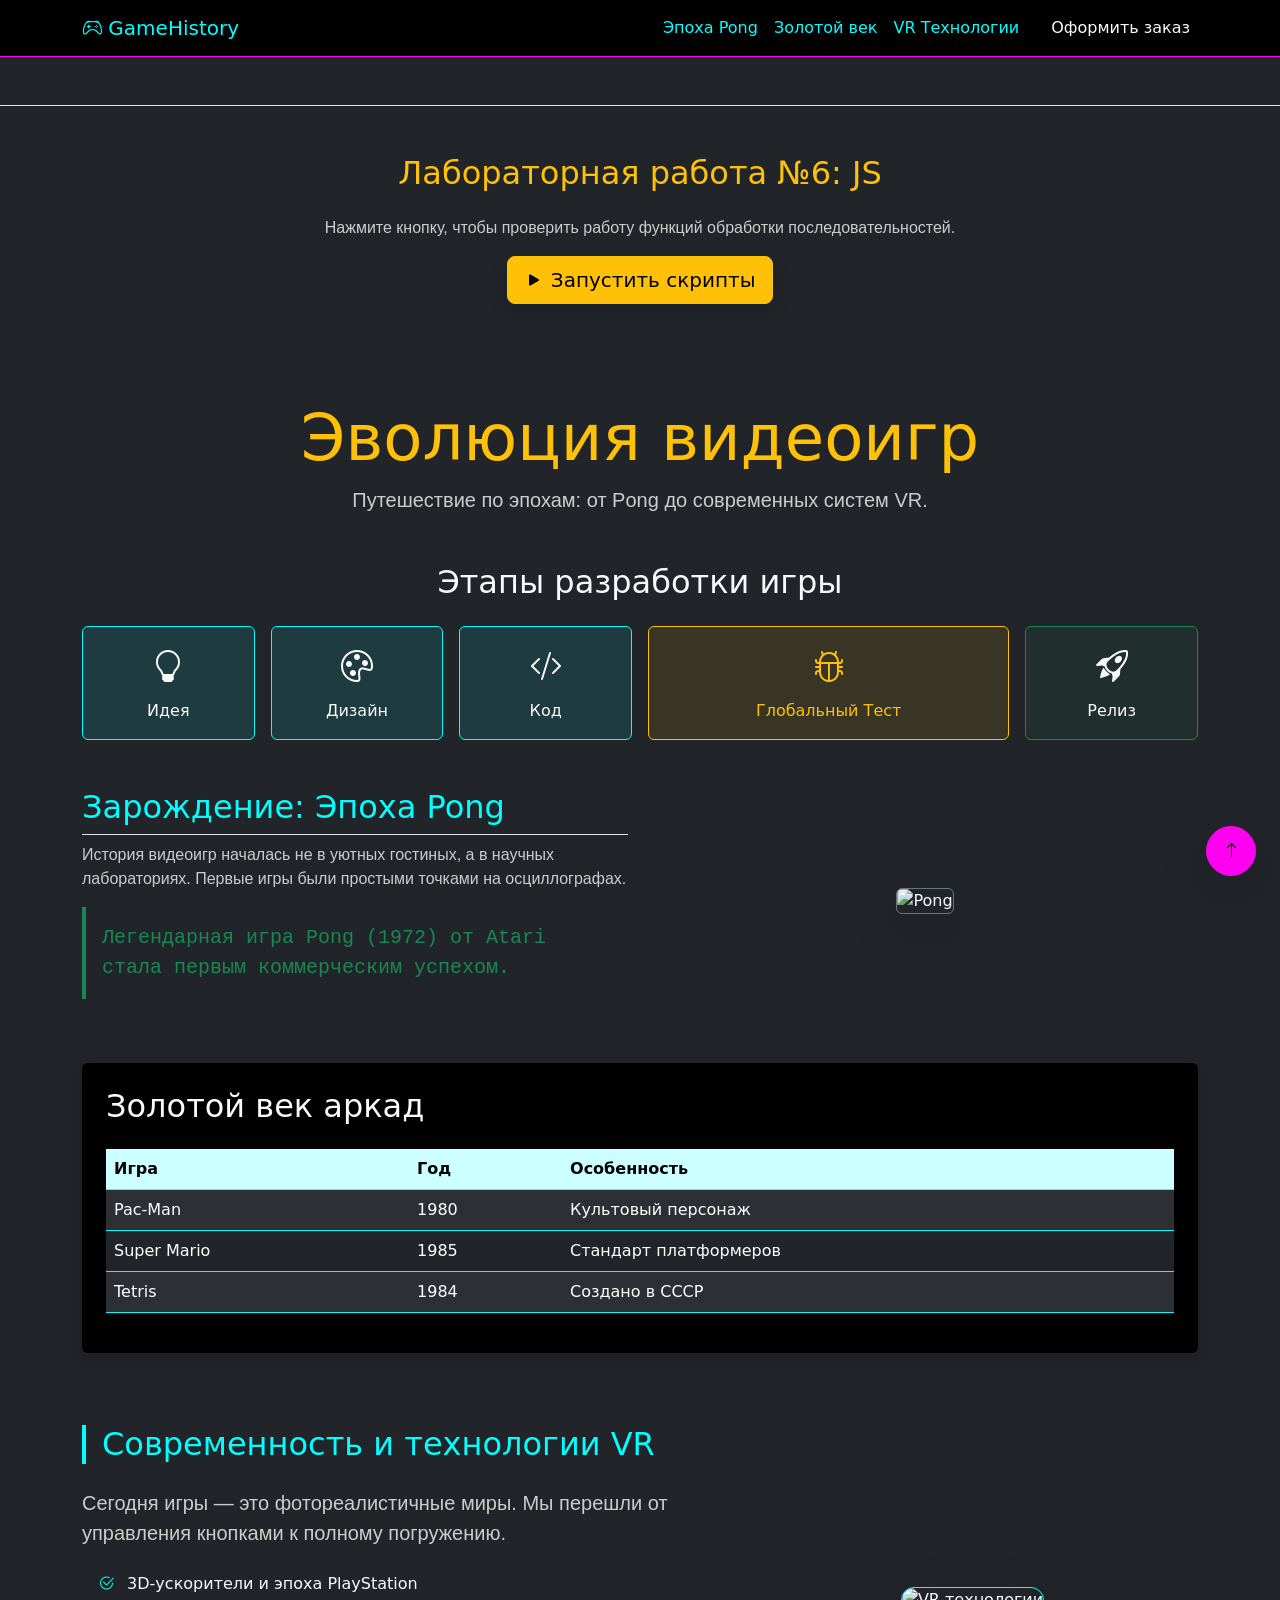
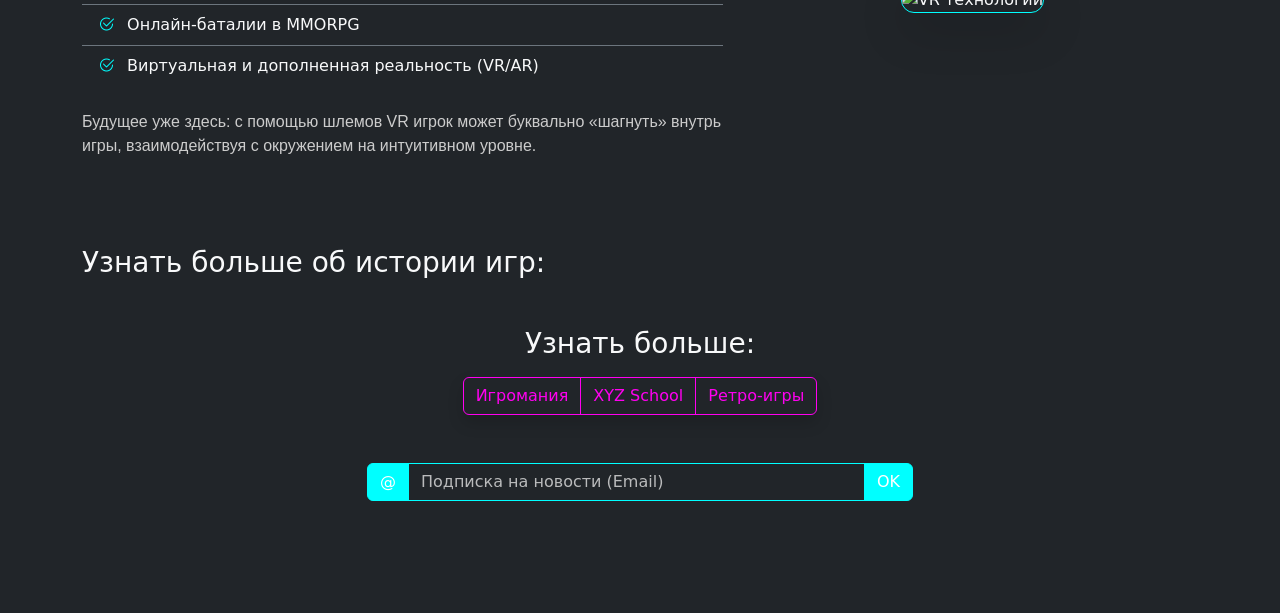
==== commit 4dd8cab7: "лр6 Динамический HTML и JS задачи" ====
--- a/index.html
+++ b/index.html
@@ -12,6 +12,7 @@
 <link rel="stylesheet" href="main.css">
     <link rel="stylesheet" href="https://cdn.jsdelivr.net/npm/bootstrap-icons@1.11.0/font/bootstrap-icons.css">
     <link rel="stylesheet" href="style.css">
+    <script src="script.js" defer></script>
 </head>
 <body class="bg-dark text-light">
 
@@ -31,6 +32,20 @@
             </div>
         </div>
     </nav>
+
+
+    <section class="text-center my-5 border-top pt-5">
+            <h2 class="text-warning mb-4">Лабораторная работа №6: JS</h2>
+            <p>Нажмите кнопку, чтобы проверить работу функций обработки последовательностей.</p>
+            <button class="btn btn-lg btn-warning shadow" onclick="runLab6()">
+                <i class="bi bi-play-fill"></i> Запустить скрипты
+            </button>
+        </section>
+
+    </div> 
+
+
+
 
     <div class="container py-5">
         
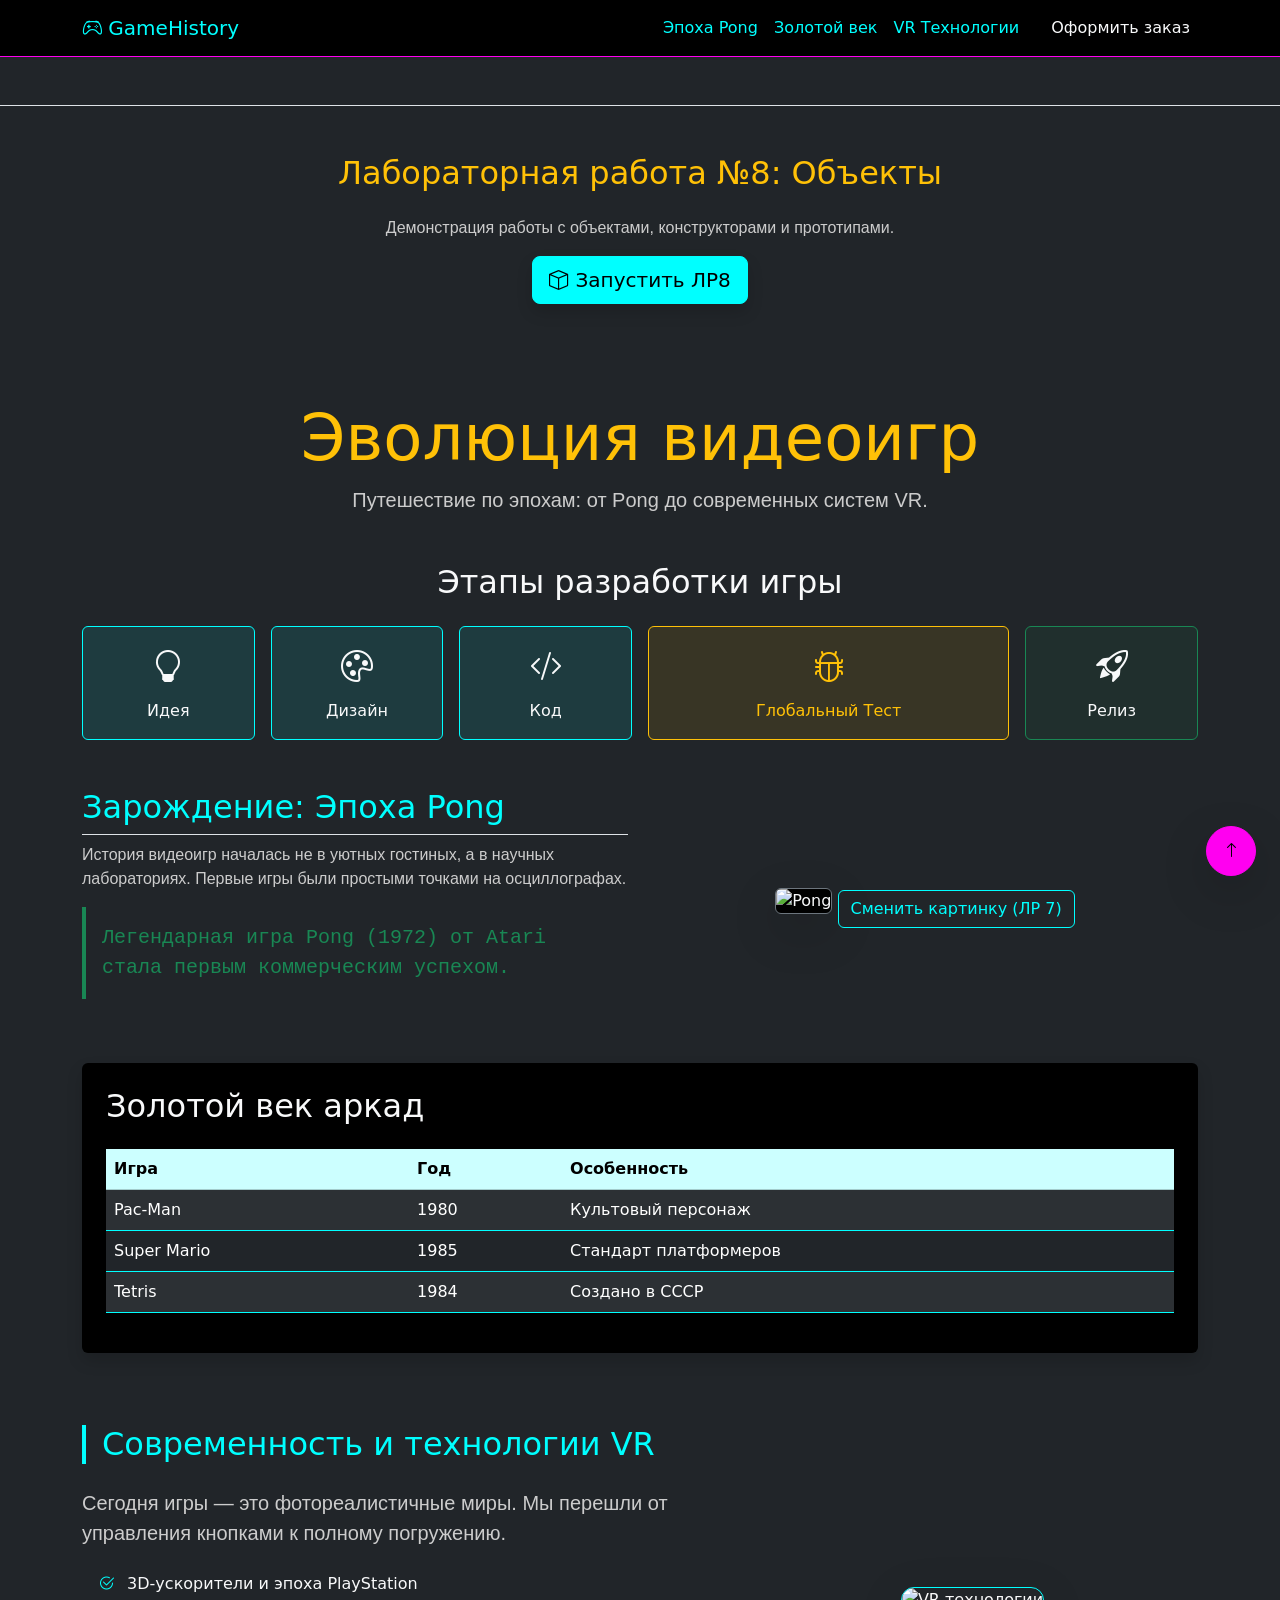
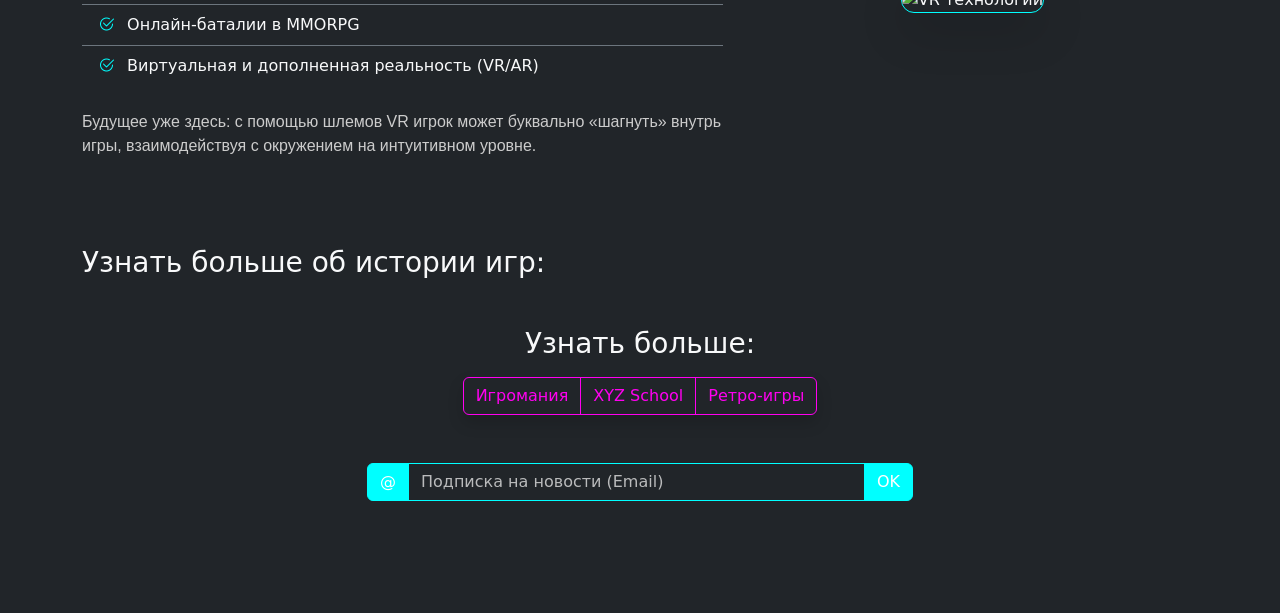
==== commit f7a594b7: "ЛР №8: Объекты в JavaScript" ====
--- a/index.html
+++ b/index.html
@@ -33,8 +33,7 @@
         </div>
     </nav>
 
-
-    <section class="text-center my-5 border-top pt-5">
+<!--<section class="text-center my-5 border-top pt-5">
             <h2 class="text-warning mb-4">Лабораторная работа №6: JS</h2>
             <p>Нажмите кнопку, чтобы проверить работу функций обработки последовательностей.</p>
             <button class="btn btn-lg btn-warning shadow" onclick="runLab6()">
@@ -42,9 +41,14 @@
             </button>
         </section>
 
-    </div> 
-
-
+    </div>-->
+     <section class="text-center my-5 border-top pt-5">
+    <h2 class="text-warning mb-4">Лабораторная работа №8: Объекты</h2>
+    <p>Демонстрация работы с объектами, конструкторами и прототипами.</p>
+    <button class="btn btn-lg btn-info shadow" onclick="runLab8()">
+        <i class="bi bi-box"></i> Запустить ЛР8
+    </button>
+</section>
 
 
     <div class="container py-5">
@@ -93,7 +97,10 @@
                 </div>
             </div>
             <div class="col-md-6 text-center">
-                <img src="https://media.tenor.com/jJr0cRvWu0UAAAAM/pong-videogame.gif" class="img-fluid rounded shadow-lg border border-secondary" alt="Pong">
+               <img id="dynamic-img" src="https://media.tenor.com/jJr0cRvWu0UAAAAM/pong-videogame.gif" class="img-fluid rounded shadow-lg border border-secondary" alt="Pong">
+            <button class="btn btn-outline-info mt-3" onclick="nextImage()">
+    Сменить картинку (ЛР 7)
+</button>
             </div>
         </div>
 
--- a/style.css
+++ b/style.css
@@ -1,3 +1,12 @@
+/* Стили для плавного и ровного листания картинок */
+#dynamic-img {
+    width: 100%;             /* Растягиваем по ширине колонки */
+    max-height: 400px;       /* Ограничиваем высоту (подбери под себя) */
+    object-fit: contain;     /* Картинка впишется целиком без обрезки */
+    background-color: #000;  /* Черный фон для пустых мест по бокам */
+    transition: opacity 0.3s ease; /* Добавим капельку плавности при смене */
+}
+
 /* пр2 ПУНКТ 3: Изменение фона и цвета всей секции */
 .arcade-section {
     background-color: #050505;
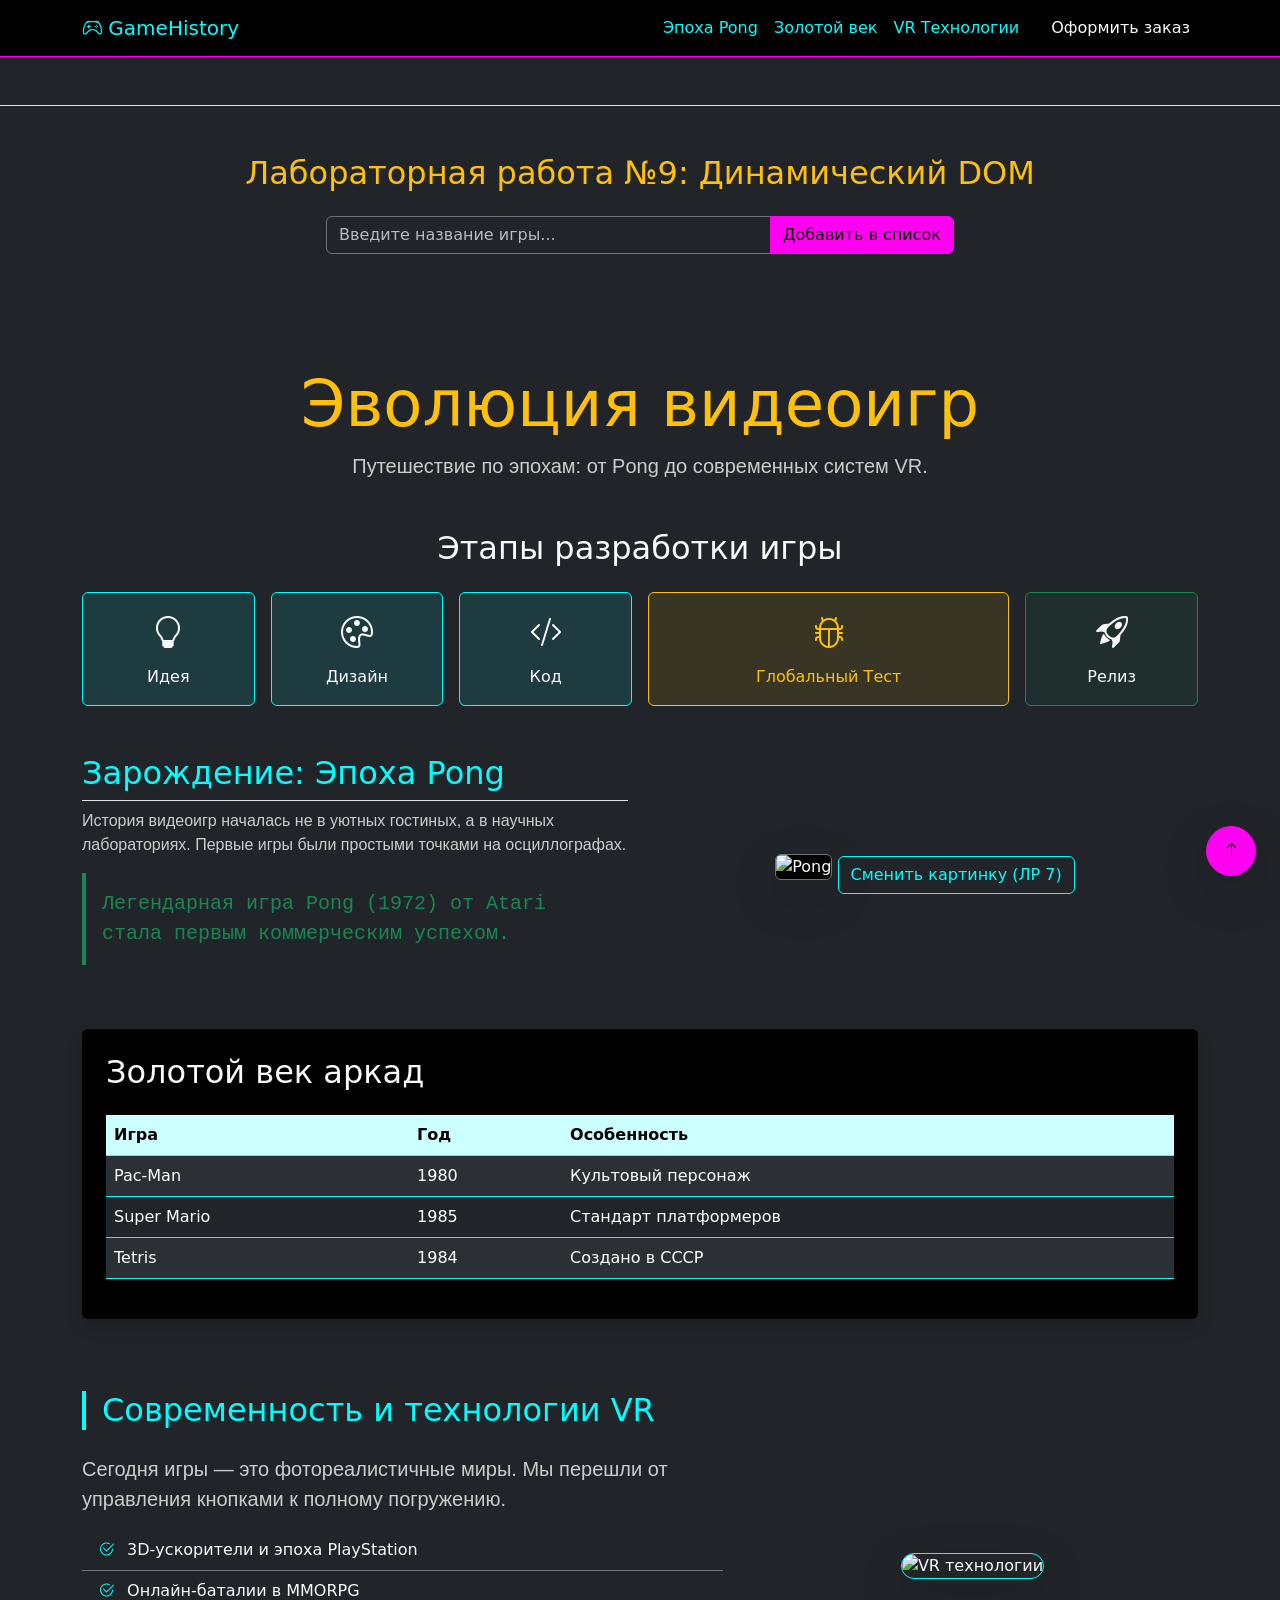
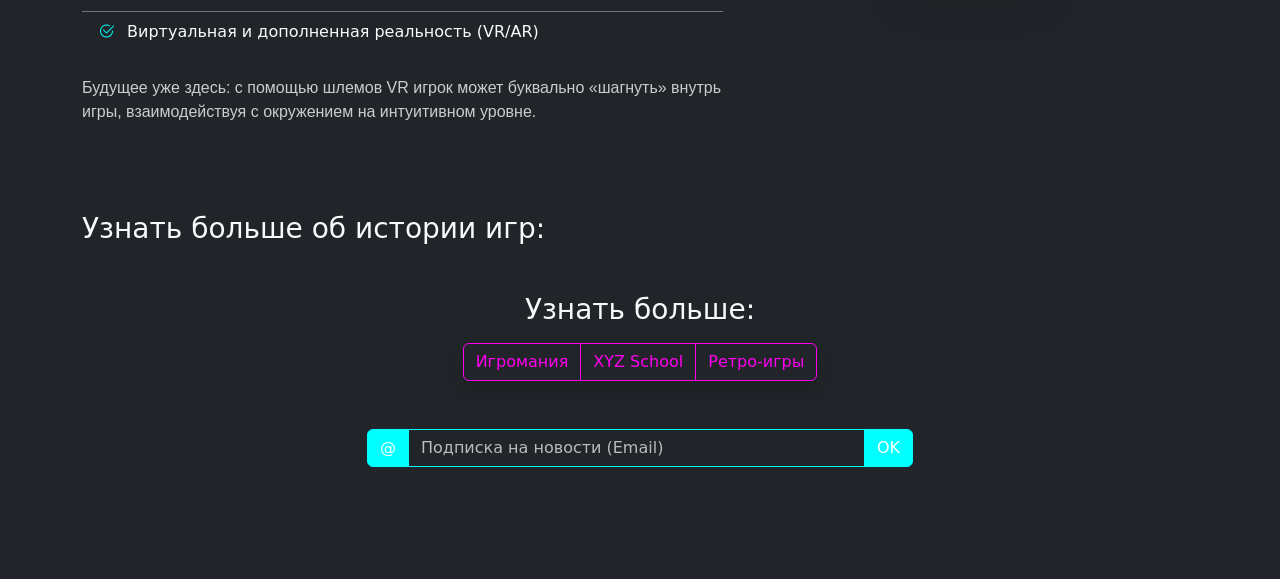
==== commit ad4386b8: "Выполнение ЛР9: Динамическое изменение DOM" ====
--- a/index.html
+++ b/index.html
@@ -33,6 +33,24 @@
         </div>
     </nav>
 
+
+
+    <!-- Секция Лабораторной работы №9: Динамический DOM -->
+<section class="my-5 border-top pt-5" id="dom-task-section">
+    <h2 class="text-warning mb-4 text-center">Лабораторная работа №9: Динамический DOM</h2>
+    <div class="row justify-content-center">
+        <div class="col-md-6">
+            <div class="input-group mb-3">
+                <input type="text" id="task-input" class="form-control bg-dark text-white border-secondary" placeholder="Введите название игры...">
+                <button class="btn btn-primary" type="button" id="add-task-btn">Добавить в список</button>
+            </div>
+            
+            <ul id="task-list" class="list-group">
+                
+            </ul>
+        </div>
+    </div>
+</section>
 <!--<section class="text-center my-5 border-top pt-5">
             <h2 class="text-warning mb-4">Лабораторная работа №6: JS</h2>
             <p>Нажмите кнопку, чтобы проверить работу функций обработки последовательностей.</p>
@@ -42,13 +60,13 @@
         </section>
 
     </div>-->
-     <section class="text-center my-5 border-top pt-5">
+   <!--  <section class="text-center my-5 border-top pt-5">
     <h2 class="text-warning mb-4">Лабораторная работа №8: Объекты</h2>
     <p>Демонстрация работы с объектами, конструкторами и прототипами.</p>
     <button class="btn btn-lg btn-info shadow" onclick="runLab8()">
-        <i class="bi bi-box"></i> Запустить ЛР8
+        <i class="bi bi-box"></i> Запустить
     </button>
-</section>
+</section>-->
 
 
     <div class="container py-5">
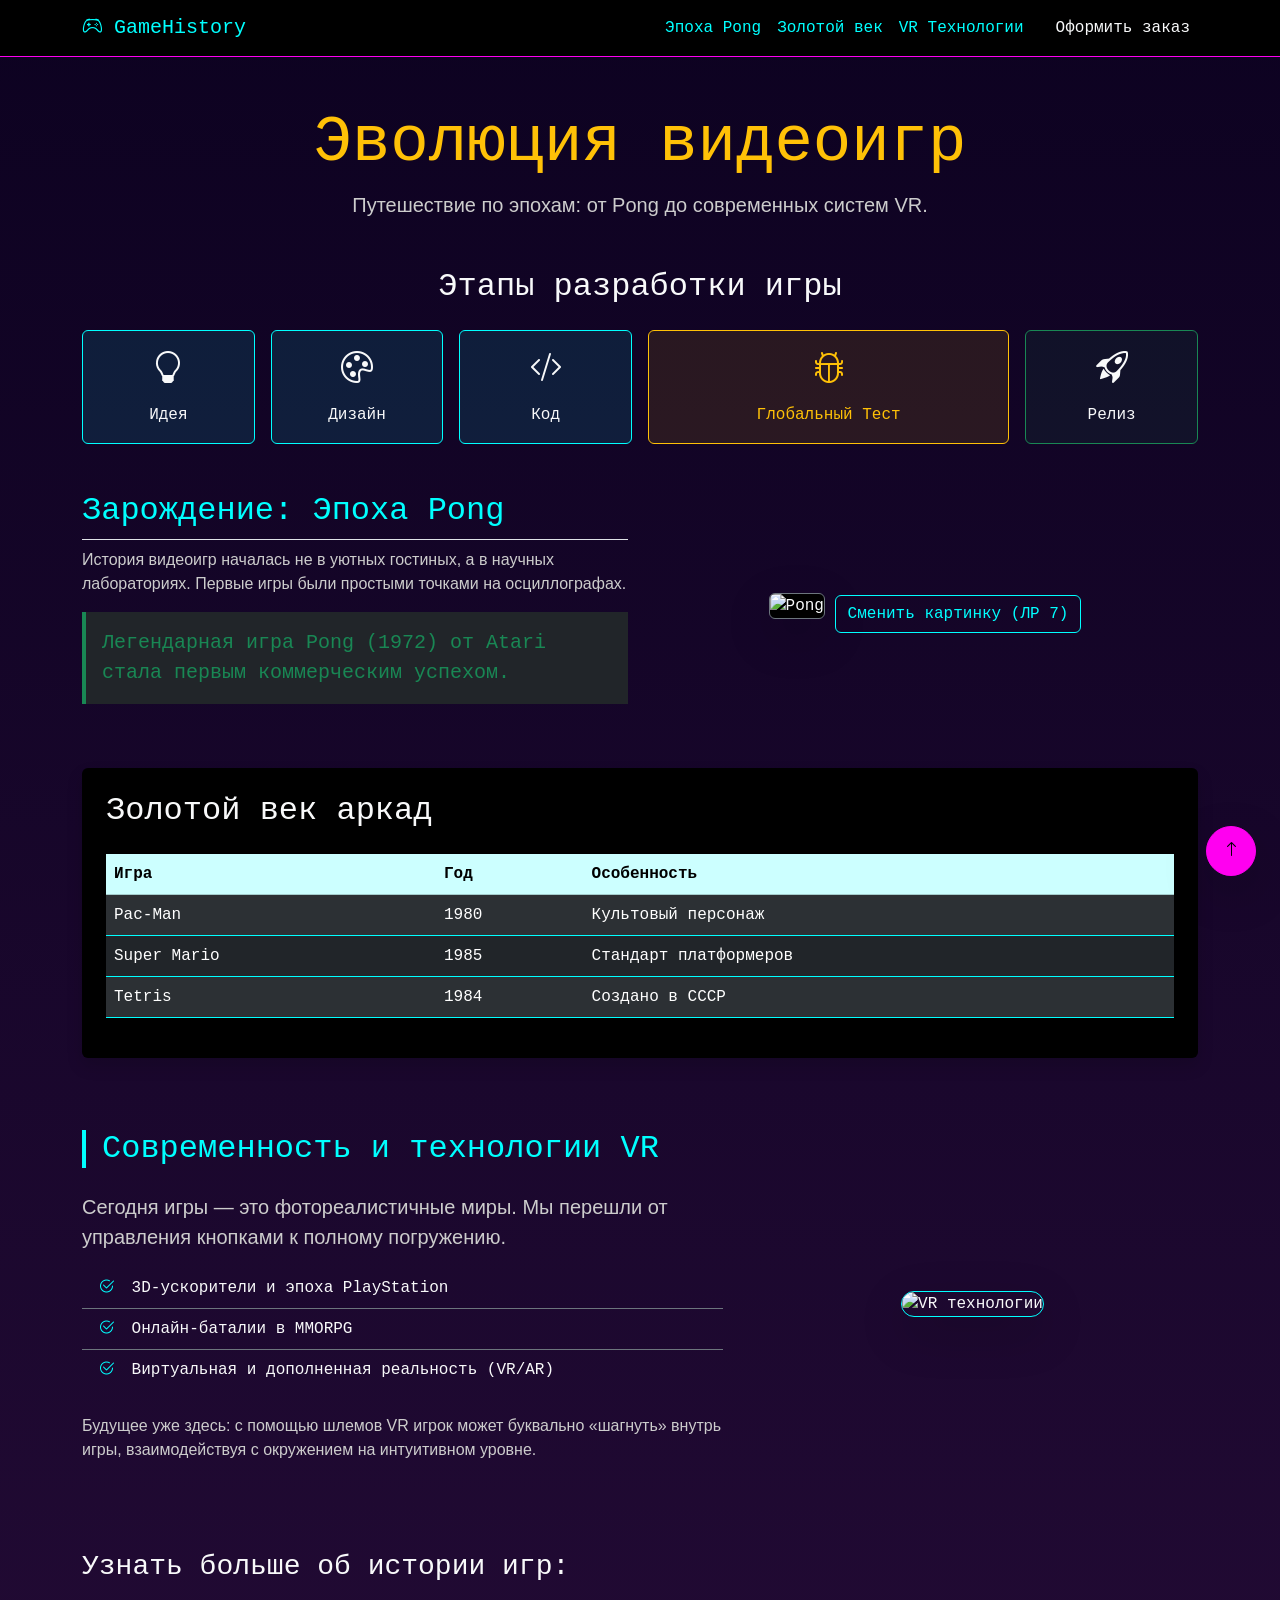
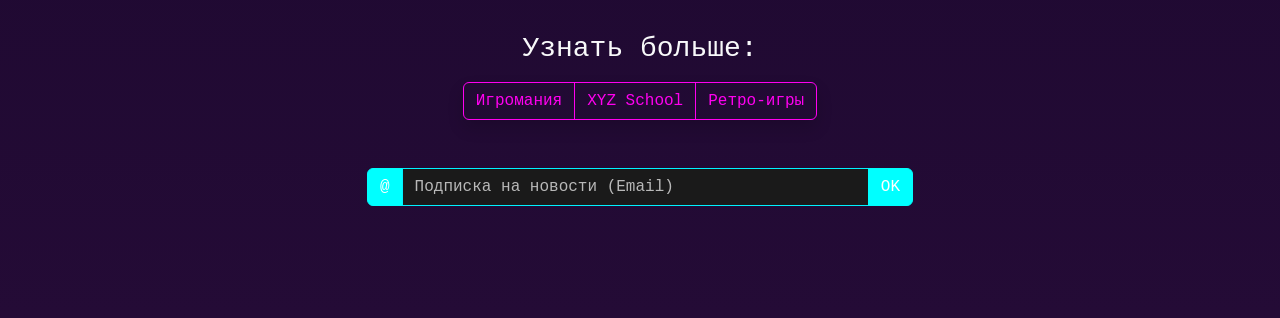
==== commit bd41d9ed: "ПР10: цифровые товары" ====
--- a/index.html
+++ b/index.html
@@ -35,7 +35,7 @@
 
 
 
-    <!-- Секция Лабораторной работы №9: Динамический DOM -->
+    <!-- Секция Лабораторной работы №9: Динамический DOM 
 <section class="my-5 border-top pt-5" id="dom-task-section">
     <h2 class="text-warning mb-4 text-center">Лабораторная работа №9: Динамический DOM</h2>
     <div class="row justify-content-center">
@@ -50,7 +50,7 @@
             </ul>
         </div>
     </div>
-</section>
+</section>-->
 <!--<section class="text-center my-5 border-top pt-5">
             <h2 class="text-warning mb-4">Лабораторная работа №6: JS</h2>
             <p>Нажмите кнопку, чтобы проверить работу функций обработки последовательностей.</p>
--- a/style.css
+++ b/style.css
@@ -1,3 +1,71 @@
+/* Переменные для неонового стиля 80-х */
+:root {
+    --neon-pink: #ff00ff;
+    --neon-blue: #00f2ff;
+    --neon-yellow: #fff200;
+    --bg-deep: #0d0221;
+    --bg-gradient: #240b36;
+}
+
+body {
+    background-color: var(--bg-deep);
+    font-family: 'Courier New', monospace;
+    background-image: linear-gradient(to bottom, var(--bg-deep) 0%, var(--bg-gradient) 100%);
+    min-height: 100vh;
+    color: #fff;
+}
+
+/* Стили карточки (терминала) */
+.neon-card {
+    border: 2px solid var(--neon-blue) !important;
+    box-shadow: 0 0 15px var(--neon-blue), inset 0 0 5px var(--neon-blue);
+    background: rgba(0, 0, 0, 0.8) !important;
+}
+
+.neon-text {
+    color: var(--neon-pink);
+    text-shadow: 0 0 10px var(--neon-pink);
+    text-transform: uppercase;
+    letter-spacing: 2px;
+}
+
+/* Поля ввода */
+.form-control, .form-select, .form-check-input {
+    background-color: #1a1a1a !important;
+    border: 1px solid var(--neon-blue) !important;
+    color: #fff !important;
+}
+
+.form-control:focus, .form-select:focus {
+    box-shadow: 0 0 10px var(--neon-blue) !important;
+    border-color: var(--neon-pink) !important;
+}
+
+/* Кнопки и их состояния (ПР10) */
+#submit-btn {
+    transition: all 0.5s ease;
+    text-transform: uppercase;
+    font-weight: bold;
+}
+
+.btn-invalid {
+    filter: grayscale(1);
+    opacity: 0.5;
+    cursor: not-allowed;
+}
+
+.btn-valid {
+    background-color: var(--neon-yellow) !important;
+    color: #000 !important;
+    box-shadow: 0 0 20px var(--neon-yellow);
+    border: none;
+}
+
+.btn-valid:hover {
+    background-color: #fff !important;
+    box-shadow: 0 0 30px var(--neon-yellow);
+}
+
 /* Стили для плавного и ровного листания картинок */
 #dynamic-img {
     width: 100%;             /* Растягиваем по ширине колонки */
